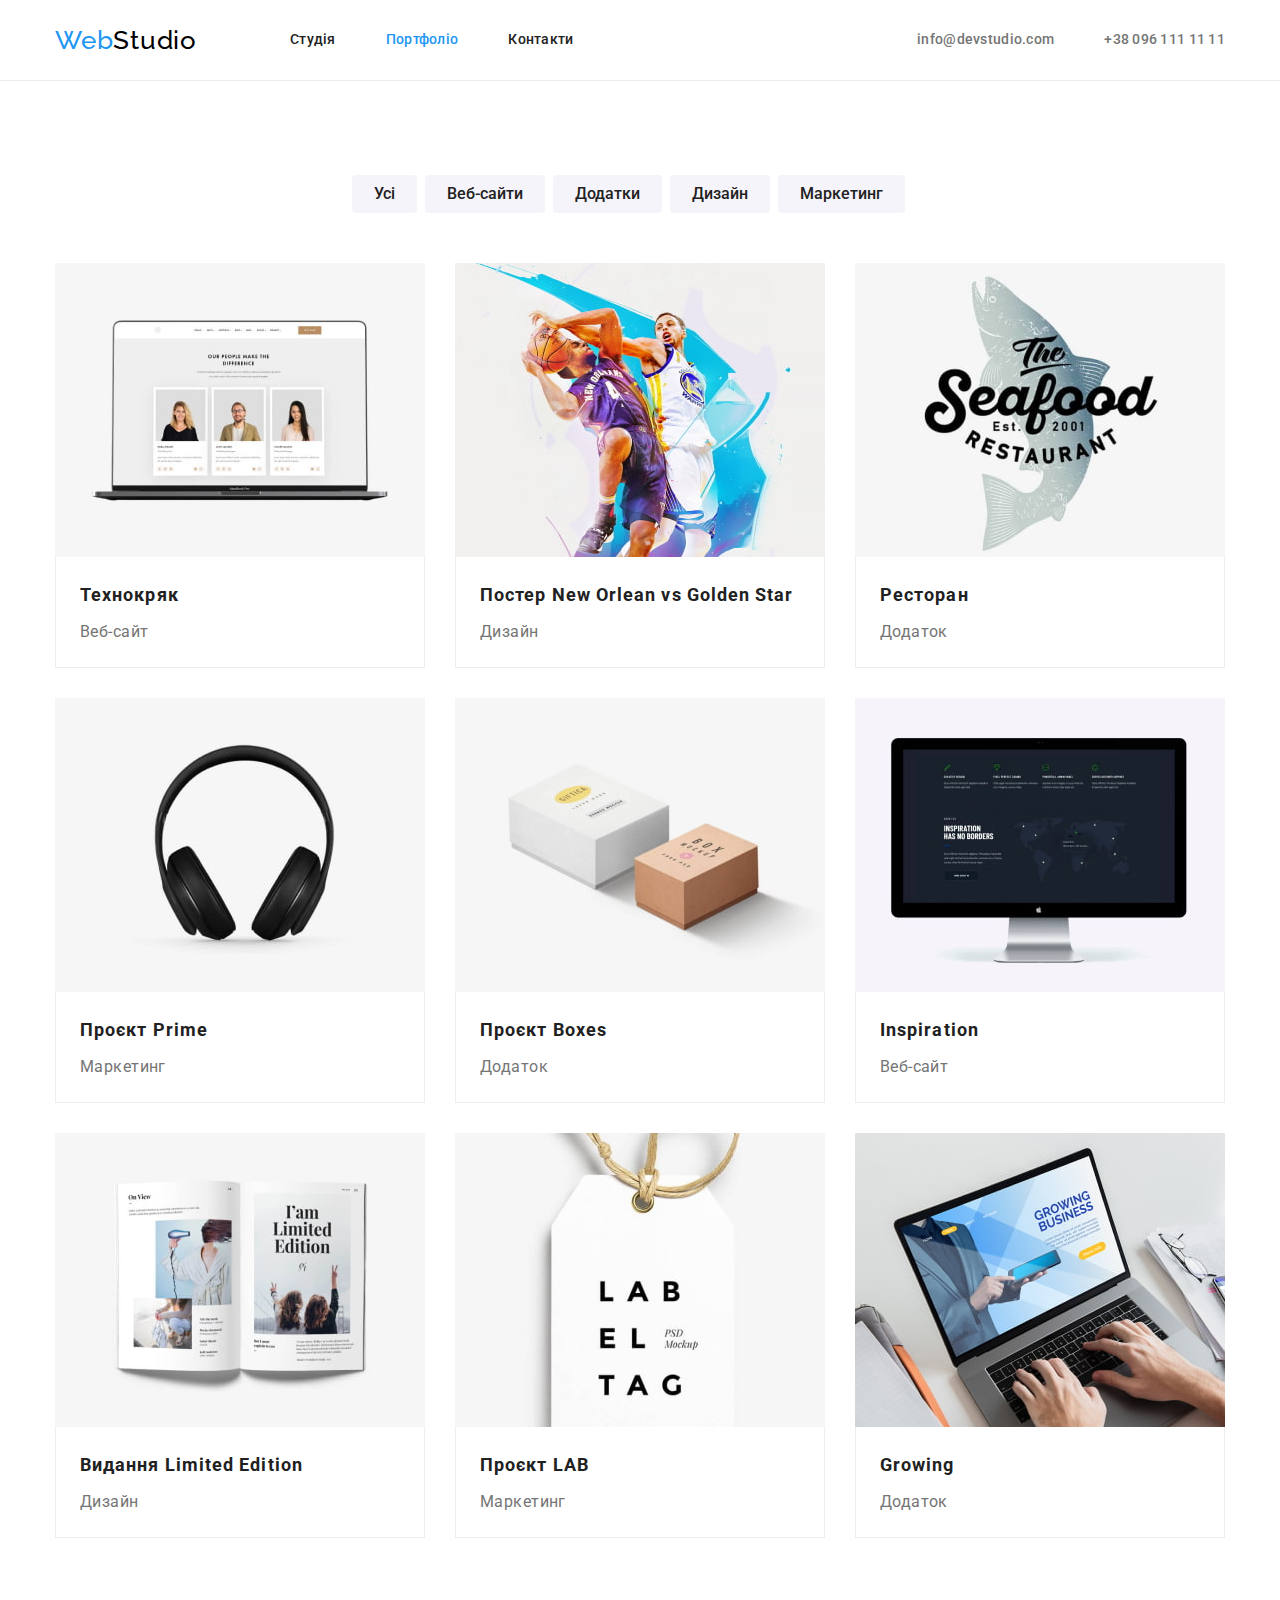
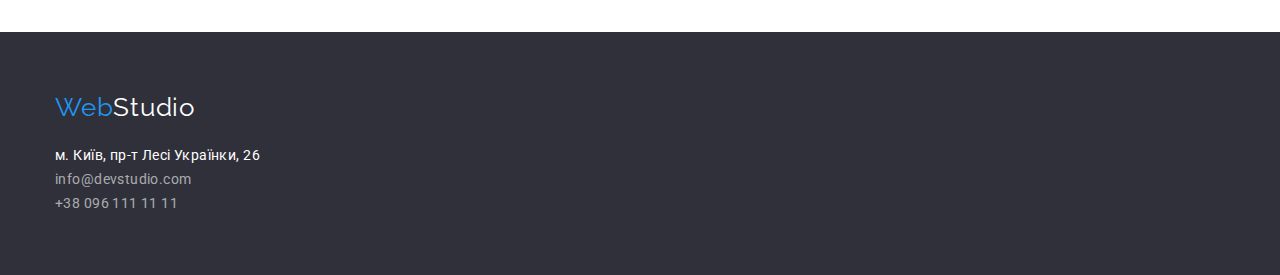
==== portfolio.html @ 7d023a3f "ready" ====
<!DOCTYPE html>
<html lang="uk">
  <head>
    <meta charset="UTF-8" />
    <meta http-equiv="X-UA-Compatible" content="IE=edge" />
    <meta name="viewport" content="width=device-width, initial-scale=1.0" />
    <title>портфоліо WebStudio</title>
    <link
      href="https://fonts.googleapis.com/css2?family=Raleway:wght@700&family=Roboto:wght@400;500;700;900&display=swap"
      rel="stylesheet"
    />
    <link
      rel="stylesheet"
      href="https://cdnjs.cloudflare.com/ajax/libs/modern-normalize/1.1.0/modern-normalize.min.css"
    />
    <link rel="stylesheet" href="./css/styles.css" />
  </head>
  <body>
    <header>
      <div class="container divheader">
        <nav class="navfooter">
          <a lang="en" href="./index.html" class="logo header">
            <span class="halflogo">Web</span>Studio</a
          >
          <ul class="ulnavigationone">
            <li class="linavigationone"><a href="./index.html" class="link">Студія</a></li>
            <li class="linavigationone">
              <a href="./portfolio.html" class="link current">Портфоліо</a>
            </li>
            <li class="linavigationone"><a href="" class="link">Контакти</a></li>
          </ul>
        </nav>
        <ul class="ulnavigationtwo">
          <li class="linavigationtwo">
            <a lang="en" href="mailto:info@devstudio.com" class="contacts-header"
              >info@devstudio.com</a
            >
          </li>
          <li class="linavigationtwo">
            <a href="tel:+380961111111" class="contacts-header">+38 096 111 11 11</a>
          </li>
        </ul>
      </div>
    </header>

    <main>
      <section class="section portfolio">
        <div class="container">
          <h1 class="hidden">Наше портфоліо</h1>
          <ul class="ulbuttonfive">
            <li class="libuttonfive">
              <button type="button" class="button-secondary current">Усі</button>
            </li>
            <li class="libuttonfive">
              <button type="button" class="button-secondary current">Веб-сайти</button>
            </li>
            <li class="libuttonfive">
              <button type="button" class="button-secondary current">Додатки</button>
            </li>
            <li class="libuttonfive">
              <button type="button" class="button-secondary current">Дизайн</button>
            </li>
            <li class="libuttonfive">
              <button type="button" class="button-secondary current">Маркетинг</button>
            </li>
          </ul>
          <ul class="ulfive">
            <li class="lifive">
              <a href="" class="link">
                <img src="./images/8.jpg" alt="Технокряк" width="370" height="294" />
                <div class="border">
                  <h2 class="project">Технокряк</h2>
                  <p class="kind">Веб-сайт</p>
                </div>
              </a>
            </li>
            <li class="lifive">
              <a href="" class="link">
                <img
                  src="./images/9.jpg"
                  alt="Постер New Orlean vs Golden Star"
                  width="370"
                  height="294"
                />
                <div class="border">
                  <h2 class="project">Постер New Orlean vs Golden Star</h2>
                  <p class="kind">Дизайн</p>
                </div>
              </a>
            </li>
            <li class="lifive">
              <a href="" class="link">
                <img src="./images/10.jpg" alt="Ресторан Seafood" width="370" height="294" />
                <div class="border">
                  <h2 class="project">Ресторан</h2>
                  <p class="kind">Додаток</p>
                </div>
              </a>
            </li>
            <li class="lifive">
              <a href="" class="link">
                <img src="./images/11.jpg" alt="Проєкт Prime" width="370" height="294" />
                <div class="border">
                  <h2 class="project">Проєкт Prime</h2>
                  <p class="kind">Маркетинг</p>
                </div>
              </a>
            </li>
            <li class="lifive">
              <a href="" class="link">
                <img src="./images/12.jpg" alt="Проєкт Boxes" width="370" height="294" />
                <div class="border">
                  <h2 class="project">Проєкт Boxes</h2>
                  <p class="kind">Додаток</p>
                </div>
              </a>
            </li>
            <li class="lifive">
              <a href="" class="link">
                <img
                  src="./images/13.jpg"
                  alt="Inspiration has no Borders"
                  width="370"
                  height="294"
                />
                <div class="border">
                  <h2 class="project">Inspiration</h2>
                  <p class="kind">Веб-сайт</p>
                </div>
              </a>
            </li>
            <li class="lifive">
              <a href="" class="link">
                <img src="./images/14.jpg" alt="Видання Limited Edition" width="370" height="294" />
                <div class="border">
                  <h2 class="project">Видання Limited Edition</h2>
                  <p class="kind">Дизайн</p>
                </div>
              </a>
            </li>
            <li class="lifive">
              <a href="" class="link">
                <img src="./images/15.jpg" alt="Проєкт LAB" width="370" height="294" />
                <div class="border">
                  <h2 class="project">Проєкт LAB</h2>
                  <p class="kind">Маркетинг</p>
                </div>
              </a>
            </li>
            <li class="lifive">
              <a href="" class="link">
                <img src="./images/16.jpg" alt="Growing Business" width="370" height="294" />
                <div class="border">
                  <h2 class="project">Growing</h2>
                  <p class="kind">Додаток</p>
                </div>
              </a>
            </li>
          </ul>
        </div>
      </section>
    </main>

    <footer class="page-footer">
      <div class="container divfooter">
        <a lang="en" href="./index.html" class="logo footer">
          <span class="halflogo">Web</span>Studio</a
        >
        <address class="address">
          <ul class="ulfooter">
            <li class="lifooter">
              <a
                class="link addresslink"
                href="https://www.google.com/maps/place/%D0%B1%D1%83%D0%BB.+%D0%9B%D0%B5%D1%81%D0%B8+%D0%A3%D0%BA%D1%80%D0%B0%D0%B8%D0%BD%D0%BA%D0%B8,+26,+%D0%9A%D0%B8%D0%B5%D0%B2,+02000/@50.4265807,30.5383858,17z/data=!3m1!4b1!4m5!3m4!1s0x40d4cf0e033ecbe9:0x57a4dffefec77da0!8m2!3d50.4265807!4d30.5383858"
                target="_blank"
                rel="noopener noreferrer"
                >м. Київ, пр-т Лесі Українки, 26</a
              >
            </li>
            <li class="lifooter">
              <a lang="en" href="mailto:info@devstudio.com" class="contacts-footer">
                info@devstudio.com</a
              >
            </li>
            <li class="lifooter">
              <a href="tel:+380961111111" class="contacts-footer">+38 096 111 11 11</a>
            </li>
          </ul>
        </address>
      </div>
    </footer>
  </body>
</html>
---- css/styles.css ----
/*  ГЛАВНОЕ */

:root {
    --primary-text-color: #212121;
    --interactive-color: #2196F3;
    --secondary-text-color: #757575;
    --background-text-color: #FFFFFF;
    --logo-color-header: #000000;
    --footer-backgroud-color: #2F303A;
    --background-section-color: #F5F4FA;
    --border-color: #EEEEEE;
}

body {
    background-color: #FFFFFF;
    color: var(--primary-text-color);
    font-family: Roboto, sans-serif;
    font-size: 14px;
    letter-spacing: 0.03em;
}

.container {
    margin-right: auto;
    margin-left: auto;
    width: 1200px;
    padding-left: 15px;
    padding-right: 15px;
    }

.section {
    padding-top: 94px;
    padding-bottom: 94px;
}

h1, h2, h3, h4, h5, h6 {
    margin-top: 0;
    margin-bottom: 0;
    }

p {
    margin-top: 0;
    margin-bottom: 0;
    }

ul {
    margin: 0;
    padding: 0;
    list-style: none;
}

/* ЛОГОТИП */

.halflogo {
    color: var(--interactive-color);
}

.logo {
    color: var(--logo-color-header);
    font-family: Raleway, sans-serif;
    font-size: 26px;
    line-height: 1.19;
    text-decoration: none;
    letter-spacing: 0.03em;
}

.footer {
    color: var(--background-text-color);
}

.link {
    text-decoration: none;
}

/* ХЕДЕР */

header {
    border-bottom: 1px solid #ECECEC;
}

.divheader {
    display: flex;
    color: var(--secondary-text-color);
    letter-spacing: 0.02em;
    font-weight: 500;
    line-height: 1.14;
    align-items: center;
}

.navfooter {
    display: flex;
    align-items: center;
}

.ulnavigationone {
    display: flex;
    margin-left: 93px;
    gap: 50px;
}

.ulnavigationone a {
    padding-top: 32px;
    padding-bottom: 32px;
    display: block;
    color: var(--primary-text-color);
}

.ulnavigationtwo {
    display: flex;
    list-style: none;
    margin-left: auto;
}

.linavigationtwo:last-child {
    margin-left: 50px;
}

.ulnavigationone .link:hover,
.ulnavigationone .link:focus {
    color: var(--interactive-color);
}

/* ГЛАВНАЯ СЕКЦИЯ */

.main {
    padding-top: 200px;
    padding-bottom: 200px;
    background-color: var(--footer-backgroud-color);
    text-align: center;
}

.main-title {
    color: var(--background-text-color);
    letter-spacing: 0.06em;
    font-size: 44px;
    line-height: 1.36;
    font-weight: 900;
    width: 696px;
    margin-left: auto;
    margin-right: auto;
}

/* Секция 2 */

.ulsectiontwo {
    display: flex;
    padding: initial;
}

.lisectiontwo {
    width: 270px;
    margin-right: 30px;
    list-style: none;
    background-color: var(--background-text-color);
    text-align: left;
}

.lisectiontwo:last-child {
    margin-right: 0;
}

.lisectiontwo:first-child {
    margin-left: 0;
}

.two {
    padding-bottom: 0;
}

.titletwosection {
    color: var(--primary-text-color);
    font-weight: 700;
    line-height: 1.14;
    margin-bottom: 10px;
    font-size: 14px;
}

.section .pluses {
    color: var(--secondary-text-color);
    line-height: 1.71;
}

/* Секция 3 */

.ulsectionthree {
    display: flex;
    padding: initial;
    list-style: none;
}

.lisectionthree {
    margin-right: 30px;
    background-color: var(--border-color)
}

.lisectionthree:last-child {
    margin-right: 0;
}

.three {
    padding-bottom: 0;
}

.title-section {
    text-align: center;
    font-size: 36px;
    line-height: 1.16;
    font-weight: 700;
    margin-bottom: 50px;
    color: var(--primary-text-color);
}

/* Секция 4 */

.team {
    background-color: #F5F4FA;
}

.list {
    display: flex;
    padding: initial;
    list-style: none;
}

.item {
    margin-right: 30px;
    background-color: var(--background-text-color);
    box-shadow: 0px 1px 3px rgba(0, 0, 0, 0.12), 0px 1px 1px rgba(0, 0, 0, 0.14), 0px 2px 1px rgba(0, 0, 0, 0.2);
    border-radius: 0px 0px 4px 4px;
    text-align: center;
}

.item:last-child {
    margin-right: 0;
}

.name {
    color: var(--primary-text-color);
    font-weight: 500;
    font-size: 16px;
    line-height: 1.19;
    margin-top: 30px;
}

.profession {
    color: var(--secondary-text-color);
    font-size: 16px;
    line-height: 1.19;
    margin-top: 10px;
    margin-bottom: 30px;
}

/* СЕКЦИЯ 5 (Кнопки) */

.ulbuttonfive {
    display: flex;
    list-style: none;
    padding-left: 0;
    margin-bottom: 50px;
    gap: 8px;
}


.libuttonfive:last-child {
    margin-right: 298px;
}

.libuttonfive:first-child {
    margin-left: 297px;
}

/* Секция 5 (Портфолио) */

.portfolio {
    background-color: var(--background-text-color)
}

.ulfive {                    /* !!! ИДЕАЛ НАЧАЛО !!! */
    display: flex;          /* В случае изменения ширины макета меняем ширину в divfive и container, узнаем кол-во и размер отступов (формула) + плюс кол-во елементов в строке */
    flex-wrap: wrap;
    list-style: none;
    padding-left: 0;
}

.lifive {
    width: calc((100% - 2 * 30px) / 3);
    background-color: var(--background-text-color);
    margin-right: 30px;
    margin-bottom: 30px;
}

.lifive:nth-child(3n) {
    margin-right: 0;
}

.lifive:nth-last-child(-n + 3) {                    /* !!! ИДЕАЛ КОНЕЦ !!! */                                    
    margin-bottom: 0;
}

.section .project {
    color: var(--primary-text-color);
    font-size: 18px;
    line-height: 2.0;
    letter-spacing: 0.06em;
    
}

.section .kind {
    color: var(--secondary-text-color);
    font-size: 16px;
    line-height: 1.88;
    margin-top: 4px;
}

.border {
    padding-top: 20px;
    padding-bottom: 20px;
    padding-left: 24px;
    padding-right: 24px;
    border-left: 1px solid var(--border-color);
    border-right: 1px solid var(--border-color);
    border-bottom: 1px solid var(--border-color);
}

/* ФУТЕР */

.page-footer {
    padding-top: 60px;
    padding-bottom: 60px;
    background-color: var(--footer-backgroud-color);
}

.ulfooter {
    display: block;
    flex-wrap: wrap;
    padding: initial;
}

.lifooter {
    line-height: 24px;
    list-style: none;
}

.lifooter:last-child{
    margin-bottom: 0;
}

.addresslink {
    color:#FFFFFF;
}

.address {
    font-style: normal;
    margin-top: 20px;
}

/* ПОДСВЕТКА АКТИВНОГО СЕГМЕНТА НАВИГАЦИИ*/

.link.current {
    color: var(--interactive-color);
}

/* КОНТАКТЫ */

.contacts-header {
    color: var(--secondary-text-color);
    letter-spacing: 0.02em;
    text-decoration: none;
}

.contacts-header:hover,
.contacts-header:focus {
    color: var(--interactive-color);
}

.contacts-footer:hover,
.contacts-footer:focus {
    color: var(--interactive-color);
}

.contacts-footer {
    color: rgba(255, 255, 255, 0.6);
    text-decoration: none;
    font-weight: normal;
}

/* КНОПКИ */

.button-primary {
    color: var(--background-text-color);
    background-color: var(--interactive-color);
    letter-spacing: 0.06em;
    font-weight: 700;
    font-size: 16px;
    line-height: 1.88;
    cursor: pointer;
    border-radius: 4px;
    padding: 10px 32px;
    min-width: 130px;
    border: 0 solid transparent;
    margin-top: 30px;
}

.button-primary:hover,
.button-secondary:focus {
    box-shadow: 0px 4px 4px rgba(0, 0, 0, 0.15);
    background-color: var(--interactive-color);
}

.button-secondary {
    font-family: inherit;
    color: var(--primary-text-color);
    background-color: var(--background-section-color);
    font-weight: 500;
    font-size: 16px;
    line-height: 1.63;
    cursor: pointer;
    border-radius: 4px;
    padding: 6px 22px;
    border: 0 solid transparent;
}

.button-secondary:hover,
.button-secondary:focus {
    background-color: var(--interactive-color);
    color: var(--background-text-color);
    box-shadow: 0px 3px 1px rgba(0, 0, 0, 0.1), 0px 1px 2px rgba(0, 0, 0, 0.08), 0px 2px 2px rgba(0, 0, 0, 0.12);
}

/* СПРЯТАННЫЙ ЕЛЕМЕНТ */ 

.hidden {
    position: absolute;
    white-space: nowrap;
    width: 0;
    height: 0;
    overflow: hidden;
}

img {
    display: block;
    max-width: 100%;
    height: auto;
}
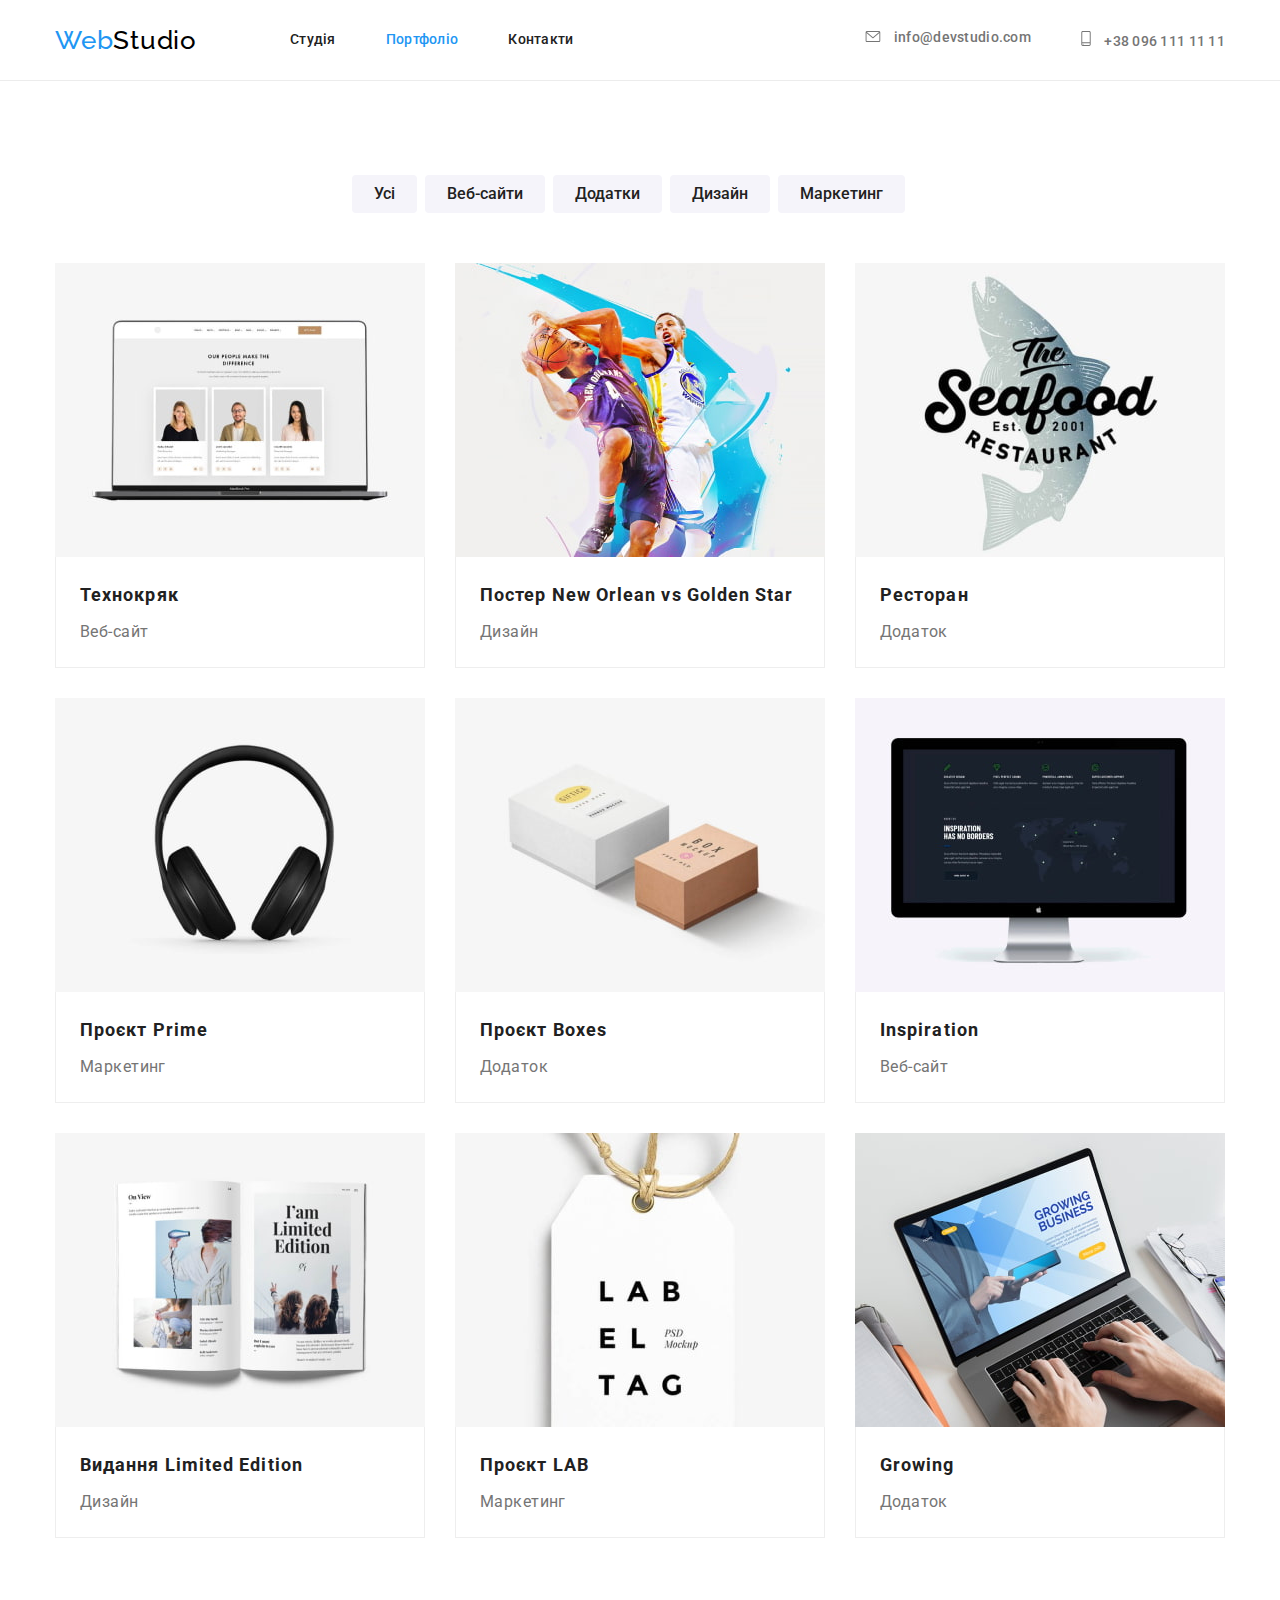
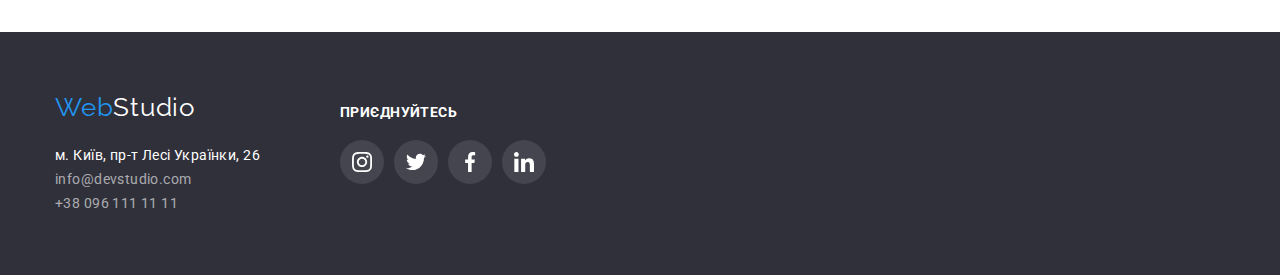
==== commit e16f0b4b: "final" ====
--- a/portfolio.html
+++ b/portfolio.html
@@ -32,12 +32,23 @@
         </nav>
         <ul class="ulnavigationtwo">
           <li class="linavigationtwo">
-            <a lang="en" href="mailto:info@devstudio.com" class="contacts-header"
-              >info@devstudio.com</a
-            >
+            <div class="icon mail">
+              <svg class="icon-contacts" width="16" height="12">
+                <use href="./images/icons.svg#icon-envelope"></use>
+              </svg>
+              <a lang="en" href="mailto:info@devstudio.com" class="contacts-header"
+                >info@devstudio.com
+              </a>
+            </div>
           </li>
+
           <li class="linavigationtwo">
-            <a href="tel:+380961111111" class="contacts-header">+38 096 111 11 11</a>
+            <div class="icon phone">
+              <svg class="icon-contacts" width="10" height="16">
+                <use href="./images/icons.svg#icon-smartphone"></use>
+              </svg>
+              <a href="tel:+380961111111" class="contacts-header">+38 096 111 11 11 </a>
+            </div>
           </li>
         </ul>
       </div>
@@ -163,30 +174,61 @@
 
     <footer class="page-footer">
       <div class="container divfooter">
-        <a lang="en" href="./index.html" class="logo footer">
-          <span class="halflogo">Web</span>Studio</a
-        >
-        <address class="address">
-          <ul class="ulfooter">
-            <li class="lifooter">
-              <a
-                class="link addresslink"
-                href="https://www.google.com/maps/place/%D0%B1%D1%83%D0%BB.+%D0%9B%D0%B5%D1%81%D0%B8+%D0%A3%D0%BA%D1%80%D0%B0%D0%B8%D0%BD%D0%BA%D0%B8,+26,+%D0%9A%D0%B8%D0%B5%D0%B2,+02000/@50.4265807,30.5383858,17z/data=!3m1!4b1!4m5!3m4!1s0x40d4cf0e033ecbe9:0x57a4dffefec77da0!8m2!3d50.4265807!4d30.5383858"
-                target="_blank"
-                rel="noopener noreferrer"
-                >м. Київ, пр-т Лесі Українки, 26</a
-              >
-            </li>
-            <li class="lifooter">
-              <a lang="en" href="mailto:info@devstudio.com" class="contacts-footer">
-                info@devstudio.com</a
-              >
-            </li>
-            <li class="lifooter">
-              <a href="tel:+380961111111" class="contacts-footer">+38 096 111 11 11</a>
-            </li>
-          </ul>
-        </address>
+        <div>
+          <a lang="en" href="./index.html" class="logo footer">
+            <span class="halflogo">Web</span>Studio</a
+          >
+          <address class="address">
+            <ul class="ulfooter">
+              <li class="lifooter">
+                <a
+                  class="link addresslink"
+                  href="https://www.google.com/maps/place/%D0%B1%D1%83%D0%BB.+%D0%9B%D0%B5%D1%81%D0%B8+%D0%A3%D0%BA%D1%80%D0%B0%D0%B8%D0%BD%D0%BA%D0%B8,+26,+%D0%9A%D0%B8%D0%B5%D0%B2,+02000/@50.4265807,30.5383858,17z/data=!3m1!4b1!4m5!3m4!1s0x40d4cf0e033ecbe9:0x57a4dffefec77da0!8m2!3d50.4265807!4d30.5383858"
+                  target="_blank"
+                  rel="noopener noreferrer"
+                  >м. Київ, пр-т Лесі Українки, 26</a
+                >
+              </li>
+              <li class="lifooter">
+                <a lang="en" href="mailto:info@devstudio.com" class="contacts-footer">
+                  info@devstudio.com</a
+                >
+              </li>
+              <li class="lifooter">
+                <a href="tel:+380961111111" class="contacts-footer">+38 096 111 11 11</a>
+              </li>
+            </ul>
+          </address>
+        </div>
+        <div class="social-footer">
+          <b class="makeit">ПРИЄДНУЙТЕСЬ</b>
+          <ul class="footer-links">
+            <li class="social-list">
+              <div class="social links">
+                <a href="" class="social-link footers">
+                  <svg class="social-icon" width="20" height="20">
+                    <use href="./images/icons.svg#icon-instagram"></use>
+                  </svg>
+                </a>
+                <a href="" class="social-link footers">
+                  <svg class="social-icon" width="20" height="20">
+                    <use href="./images/icons.svg#icon-twitter"></use>
+                  </svg>
+                </a>
+                <a href="" class="social-link footers">
+                  <svg class="social-icon" width="20" height="20">
+                    <use href="./images/icons.svg#icon-facebook"></use>
+                  </svg>
+                </a>
+                <a href="" class="social-link footers">
+                  <svg class="social-icon" width="20" height="20">
+                    <use href="./images/icons.svg#icon-linkedin"></use>
+                  </svg>
+                </a>
+              </div>
+            </li>
+          </ul>
+        </div>
       </div>
     </footer>
   </body>
--- a/css/styles.css
+++ b/css/styles.css
@@ -9,6 +9,7 @@
     --footer-backgroud-color: #2F303A;
     --background-section-color: #F5F4FA;
     --border-color: #EEEEEE;
+    --color-icons: #AFB1B8;
 }
 
 body {
@@ -124,8 +125,19 @@
 .main {
     padding-top: 200px;
     padding-bottom: 200px;
-    background-color: var(--footer-backgroud-color);
     text-align: center;
+}
+
+.overlay {
+    height: 600px;
+    max-width: 1600px;
+    margin-left: auto;
+    margin-right: auto;
+    background-image: linear-gradient(to right, rgba(47, 48, 58, 0.4), rgba(47, 48, 58, 0.4)),
+    url(../images/main-background.jpg);
+    background-size: cover;
+    background-position: center;
+    background-color: #c4c4c4;
 }
 
 .main-title {
@@ -246,7 +258,6 @@
     font-size: 16px;
     line-height: 1.19;
     margin-top: 10px;
-    margin-bottom: 30px;
 }
 
 /* СЕКЦИЯ 5 (Кнопки) */
@@ -319,6 +330,10 @@
     border-left: 1px solid var(--border-color);
     border-right: 1px solid var(--border-color);
     border-bottom: 1px solid var(--border-color);
+}
+
+.lifive:hover {
+    box-shadow: 0px 1px 1px rgba(0, 0, 0, 0.12), 0px 4px 4px rgba(0, 0, 0, 0.06), 1px 4px 6px rgba(0, 0, 0, 0.16);
 }
 
 /* ФУТЕР */
@@ -440,4 +455,126 @@
     display: block;
     max-width: 100%;
     height: auto;
-}+}
+
+/* ИКОНКИ НАШИ ПЛЮСЫ */
+
+.plusesicons {
+    background-color: var(--background-section-color);
+    border-radius: 4px;
+    margin-bottom: 30px;
+}
+
+.pluses-icons {
+    margin: 25px 100px 25px 100px;
+}
+
+/* НОВАЯ СЕКЦИЯ */
+
+.page-clients {
+    display: flex;
+    gap: 30px; 
+}
+
+.logo-clients {
+    fill: var(--color-icons);
+    width: 106px;
+    height: 60px;
+}
+
+.logo-clients:hover,
+.logo-clients:focus {
+    fill: var(--interactive-color);
+}
+
+.container-icon {
+    border: 1px solid var(--color-icons);
+    border-radius: 4px;
+    cursor: pointer;
+    width: 170px;
+    height: 92px;
+    padding: 16px 32px 16px 32px;
+}
+
+.container-icon:hover,
+.container-icon:focus {
+    border-color: var(--interactive-color);
+    fill: var(--interactive-color);
+}
+
+/* ИКОНКИ СОЦ СЕТЕЙ */
+
+.social {
+    margin: 16px 32px 30px 32px;
+    display: flex;
+    gap: 10px;
+}
+
+.social-link {
+    fill: var(--color-icons);
+    padding: 12px;
+    height: 44px;
+}
+
+.social-link:hover,
+.social-link:focus {
+    fill: var(--background-text-color);
+    background-color: var(--interactive-color);
+    border-radius: 50%; 
+}
+
+/* Иконки контактов */ 
+
+
+.icon-contacts {
+    fill:  var(--secondary-text-color);
+    margin-right: 10px;
+    padding-top: 1px;    
+}
+
+.icon-contacts:hover, 
+.icon-contacts:focus {
+    fill: var(--interactive-color)
+}
+
+.mail:hover,
+.mail:focus {
+    fill: var(--interactive-color);
+    color: var(--interactive-color);
+}
+
+
+/* Иконки футер */
+
+.makeit {
+    font-weight: 700;
+    font-size: 14px;
+    line-height: 1.14px;
+    letter-spacing: 0.03em;
+    color: var(--background-text-color); 
+}
+
+.social-footer { 
+    width: 206px;
+    padding-top: 12px;
+    margin-bottom: 0;
+}
+
+.divfooter {
+    display: flex;
+    gap: 80px
+}
+
+.links {
+    margin-left: 0;
+    margin-top: 20px;
+    width: 206px;    
+}
+
+.footers {
+    fill: var(--background-text-color);
+    border-radius: 50%;
+    background-color: rgba(255, 255, 255, 0.1);
+}
+
+
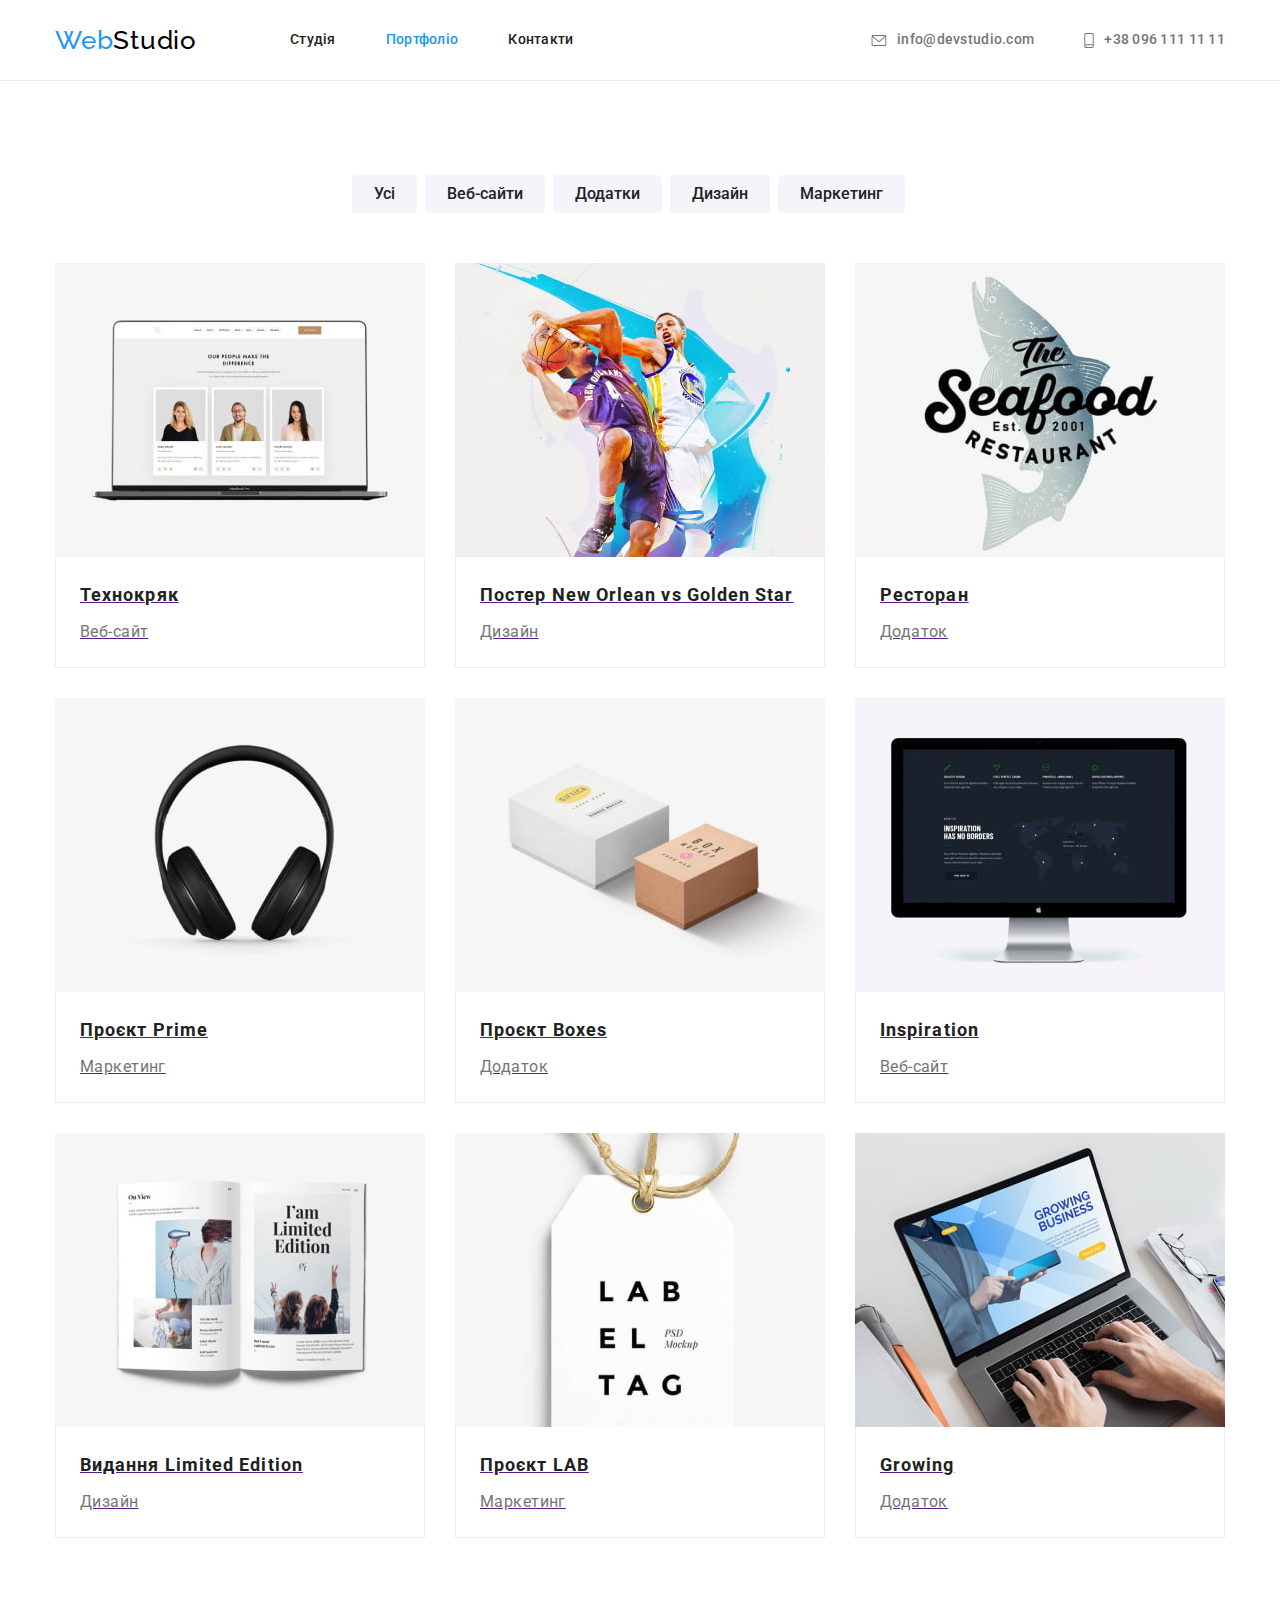
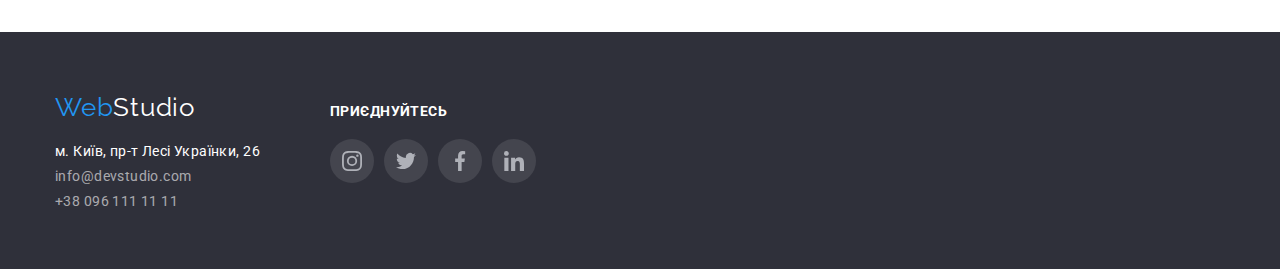
==== commit c0a403f0: "final" ====
--- a/portfolio.html
+++ b/portfolio.html
@@ -32,23 +32,20 @@
         </nav>
         <ul class="ulnavigationtwo">
           <li class="linavigationtwo">
-            <div class="icon mail">
+            <a lang="en" href="mailto:info@devstudio.com" class="contacts-header">
               <svg class="icon-contacts" width="16" height="12">
                 <use href="./images/icons.svg#icon-envelope"></use>
               </svg>
-              <a lang="en" href="mailto:info@devstudio.com" class="contacts-header"
-                >info@devstudio.com
-              </a>
-            </div>
+              info@devstudio.com
+            </a>
           </li>
-
           <li class="linavigationtwo">
-            <div class="icon phone">
+            <a href="tel:+380961111111" class="contacts-header">
               <svg class="icon-contacts" width="10" height="16">
                 <use href="./images/icons.svg#icon-smartphone"></use>
               </svg>
-              <a href="tel:+380961111111" class="contacts-header">+38 096 111 11 11 </a>
-            </div>
+              +38 096 111 11 11
+            </a>
           </li>
         </ul>
       </div>
@@ -77,7 +74,7 @@
           </ul>
           <ul class="ulfive">
             <li class="lifive">
-              <a href="" class="link">
+              <a href="" class="link-portfolio">
                 <img src="./images/8.jpg" alt="Технокряк" width="370" height="294" />
                 <div class="border">
                   <h2 class="project">Технокряк</h2>
@@ -86,7 +83,7 @@
               </a>
             </li>
             <li class="lifive">
-              <a href="" class="link">
+              <a href="" class="link-portfolio">
                 <img
                   src="./images/9.jpg"
                   alt="Постер New Orlean vs Golden Star"
@@ -100,7 +97,7 @@
               </a>
             </li>
             <li class="lifive">
-              <a href="" class="link">
+              <a href="" class="link-portfolio">
                 <img src="./images/10.jpg" alt="Ресторан Seafood" width="370" height="294" />
                 <div class="border">
                   <h2 class="project">Ресторан</h2>
@@ -109,7 +106,7 @@
               </a>
             </li>
             <li class="lifive">
-              <a href="" class="link">
+              <a href="" class="link-portfolio">
                 <img src="./images/11.jpg" alt="Проєкт Prime" width="370" height="294" />
                 <div class="border">
                   <h2 class="project">Проєкт Prime</h2>
@@ -118,7 +115,7 @@
               </a>
             </li>
             <li class="lifive">
-              <a href="" class="link">
+              <a href="" class="link-portfolio">
                 <img src="./images/12.jpg" alt="Проєкт Boxes" width="370" height="294" />
                 <div class="border">
                   <h2 class="project">Проєкт Boxes</h2>
@@ -127,7 +124,7 @@
               </a>
             </li>
             <li class="lifive">
-              <a href="" class="link">
+              <a href="" class="link-portfolio">
                 <img
                   src="./images/13.jpg"
                   alt="Inspiration has no Borders"
@@ -141,7 +138,7 @@
               </a>
             </li>
             <li class="lifive">
-              <a href="" class="link">
+              <a href="" class="link-portfolio">
                 <img src="./images/14.jpg" alt="Видання Limited Edition" width="370" height="294" />
                 <div class="border">
                   <h2 class="project">Видання Limited Edition</h2>
@@ -150,7 +147,7 @@
               </a>
             </li>
             <li class="lifive">
-              <a href="" class="link">
+              <a href="" class="link-portfolio">
                 <img src="./images/15.jpg" alt="Проєкт LAB" width="370" height="294" />
                 <div class="border">
                   <h2 class="project">Проєкт LAB</h2>
@@ -159,7 +156,7 @@
               </a>
             </li>
             <li class="lifive">
-              <a href="" class="link">
+              <a href="" class="link-portfolio">
                 <img src="./images/16.jpg" alt="Growing Business" width="370" height="294" />
                 <div class="border">
                   <h2 class="project">Growing</h2>
@@ -204,28 +201,35 @@
           <b class="makeit">ПРИЄДНУЙТЕСЬ</b>
           <ul class="footer-links">
             <li class="social-list">
-              <div class="social links">
-                <a href="" class="social-link footers">
-                  <svg class="social-icon" width="20" height="20">
-                    <use href="./images/icons.svg#icon-instagram"></use>
-                  </svg>
-                </a>
-                <a href="" class="social-link footers">
-                  <svg class="social-icon" width="20" height="20">
-                    <use href="./images/icons.svg#icon-twitter"></use>
-                  </svg>
-                </a>
-                <a href="" class="social-link footers">
-                  <svg class="social-icon" width="20" height="20">
-                    <use href="./images/icons.svg#icon-facebook"></use>
-                  </svg>
-                </a>
-                <a href="" class="social-link footers">
-                  <svg class="social-icon" width="20" height="20">
-                    <use href="./images/icons.svg#icon-linkedin"></use>
-                  </svg>
-                </a>
-              </div>
+              <a href="" class="social-link">
+                <svg width="20" height="20">
+                  <use href="./images/icons.svg#icon-instagram"></use>
+                </svg>
+              </a>
+            </li>
+            <li class="social-list">
+              <a href="" class="social-link">
+                <svg width="20" height="20">
+                  <use href="./images/icons.svg#icon-twitter"></use>
+                </svg>
+              </a>
+            </li>
+            <li class="social-list">
+              <a href="" class="social-link">
+                <svg width="20" height="20">
+                  <use href="./images/icons.svg#icon-facebook"></use>
+                </svg>
+              </a>
+            </li>
+            <li class="social-list">
+              <a href="" class="social-link">
+                <svg width="20" height="20">
+                  <use href="./images/icons.svg#icon-linkedin"></use>
+                </svg>
+              </a>
+            </li>
+          </ul>
+        </div>
             </li>
           </ul>
         </div>
--- a/css/styles.css
+++ b/css/styles.css
@@ -229,8 +229,8 @@
 
 .list {
     display: flex;
-    padding: initial;
-    list-style: none;
+   /*padding: initial;/*
+    /*list-style: none;*/
 }
 
 .item {
@@ -250,7 +250,6 @@
     font-weight: 500;
     font-size: 16px;
     line-height: 1.19;
-    margin-top: 30px;
 }
 
 .profession {
@@ -258,6 +257,15 @@
     font-size: 16px;
     line-height: 1.19;
     margin-top: 10px;
+}
+
+.team-contacts {
+    padding-top: 30px;
+    padding-bottom: 30px;
+}
+
+.list-contacts {
+    width: 44px;
 }
 
 /* СЕКЦИЯ 5 (Кнопки) */
@@ -332,7 +340,11 @@
     border-bottom: 1px solid var(--border-color);
 }
 
-.lifive:hover {
+.link-portfolio {
+    display: block;
+}
+
+.link-portfolio:hover {
     box-shadow: 0px 1px 1px rgba(0, 0, 0, 0.12), 0px 4px 4px rgba(0, 0, 0, 0.06), 1px 4px 6px rgba(0, 0, 0, 0.16);
 }
 
@@ -351,7 +363,7 @@
 }
 
 .lifooter {
-    line-height: 24px;
+    margin-bottom: 9px;
     list-style: none;
 }
 
@@ -377,18 +389,17 @@
 /* КОНТАКТЫ */
 
 .contacts-header {
+    display: flex;
     color: var(--secondary-text-color);
     letter-spacing: 0.02em;
     text-decoration: none;
+    fill: currentColor;
+    align-items: center;  
 }
 
 .contacts-header:hover,
-.contacts-header:focus {
-    color: var(--interactive-color);
-}
-
-.contacts-footer:hover,
-.contacts-footer:focus {
+.contacts-header:focus {  
+    fill: var(--interactive-color);
     color: var(--interactive-color);
 }
 
@@ -396,6 +407,12 @@
     color: rgba(255, 255, 255, 0.6);
     text-decoration: none;
     font-weight: normal;
+    display: block;
+}
+
+.contacts-footer:hover,
+.contacts-footer:focus {
+    color: var(--interactive-color);
 }
 
 /* КНОПКИ */
@@ -463,78 +480,72 @@
     background-color: var(--background-section-color);
     border-radius: 4px;
     margin-bottom: 30px;
-}
-
-.pluses-icons {
-    margin: 25px 100px 25px 100px;
-}
-
-/* НОВАЯ СЕКЦИЯ */
+    height: 120px;
+    display: flex;
+    align-items: center;
+    justify-content: center;
+}
+
+/* СЕКЦИЯ ПОСТОЯННЫХ КЛИЕНТОВ */
 
 .page-clients {
     display: flex;
     gap: 30px; 
 }
 
-.logo-clients {
-    fill: var(--color-icons);
-    width: 106px;
-    height: 60px;
-}
-
-.logo-clients:hover,
-.logo-clients:focus {
-    fill: var(--interactive-color);
-}
-
-.container-icon {
+.link-clients {
+    display: block;
     border: 1px solid var(--color-icons);
     border-radius: 4px;
     cursor: pointer;
     width: 170px;
     height: 92px;
-    padding: 16px 32px 16px 32px;
-}
-
-.container-icon:hover,
-.container-icon:focus {
+    fill: var(--color-icons);
+    display: flex;
+    align-items: center;
+    justify-content: center;
+}
+
+.link-clients:hover,
+.link-clients:focus {
+    fill: var(--interactive-color);
     border-color: var(--interactive-color);
-    fill: var(--interactive-color);
 }
 
 /* ИКОНКИ СОЦ СЕТЕЙ */
 
 .social {
-    margin: 16px 32px 30px 32px;
-    display: flex;
+    display: flex;
+    justify-content:center;
     gap: 10px;
+    padding-top: 16px;
 }
 
 .social-link {
     fill: var(--color-icons);
-    padding: 12px;
     height: 44px;
+    width: 100%;
+    display: flex;
+    justify-content: center;
+    align-items: center;
+    background-color: #2196F3;
+    background: rgba(255, 255, 255, 0.1);
+    border-radius: 50%;
 }
 
 .social-link:hover,
 .social-link:focus {
     fill: var(--background-text-color);
     background-color: var(--interactive-color);
-    border-radius: 50%; 
+    border-radius: 50%;
 }
 
 /* Иконки контактов */ 
 
 
 .icon-contacts {
-    fill:  var(--secondary-text-color);
     margin-right: 10px;
     padding-top: 1px;    
-}
-
-.icon-contacts:hover, 
-.icon-contacts:focus {
-    fill: var(--interactive-color)
 }
 
 .mail:hover,
@@ -554,27 +565,21 @@
     color: var(--background-text-color); 
 }
 
-.social-footer { 
-    width: 206px;
-    padding-top: 12px;
-    margin-bottom: 0;
-}
-
 .divfooter {
     display: flex;
-    gap: 80px
-}
-
-.links {
-    margin-left: 0;
+    align-items: baseline;
+}
+
+.social-list {
+    width: 44px;
+}
+
+.footer-links {
+    display: flex;
+    gap: 10px;
     margin-top: 20px;
-    width: 206px;    
-}
-
-.footers {
-    fill: var(--background-text-color);
-    border-radius: 50%;
-    background-color: rgba(255, 255, 255, 0.1);
-}
-
-
+}
+
+.social-footer {
+    margin-left: 70px;
+}